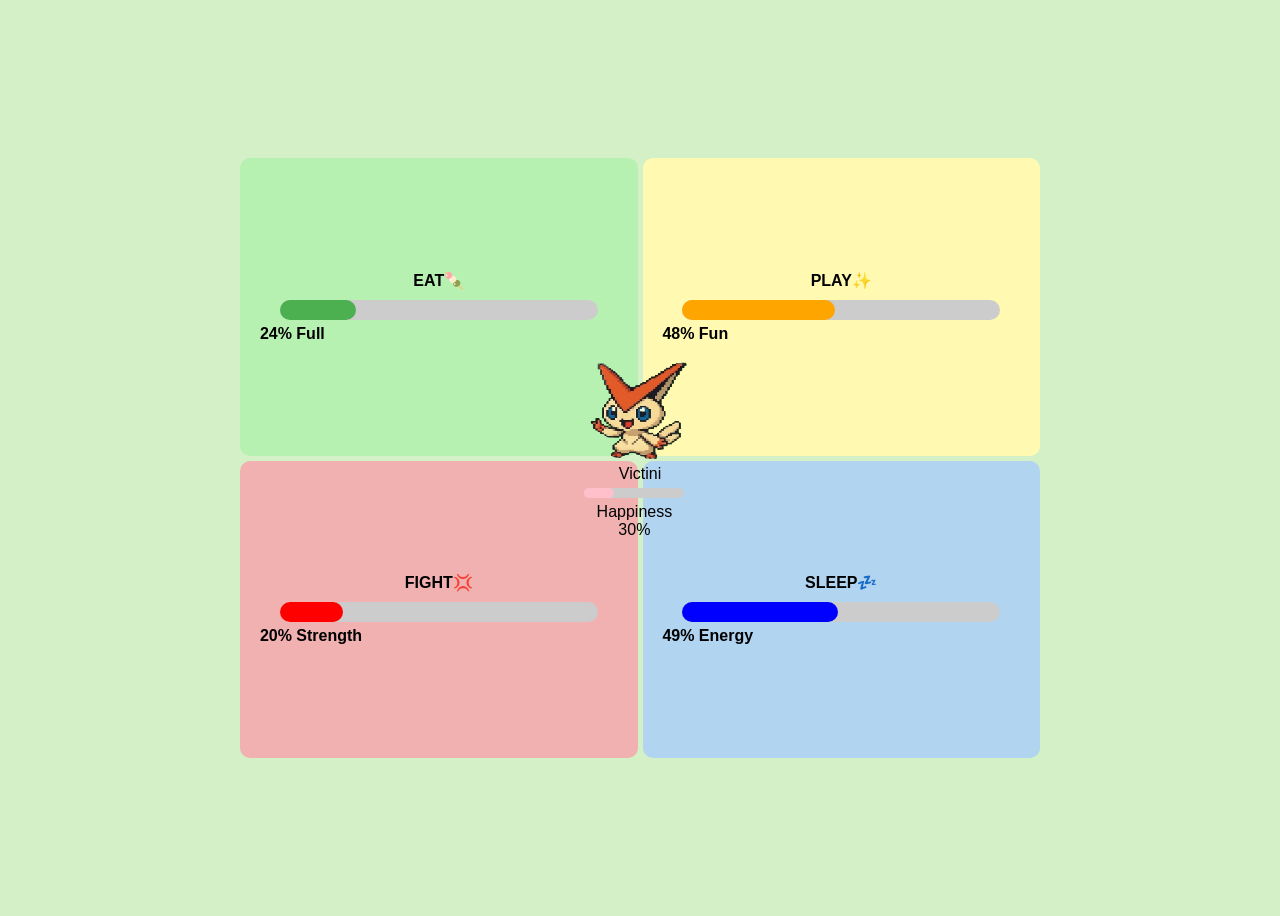
==== Ejercicio Tamagochi/tamagochi.html @ 07f4a700 "Commits varios" ====
<!DOCTYPE html>
<html lang="en">
<head>
    <meta charset="UTF-8">
    <meta name="viewport" content="width=device-width, initial-scale=1.0">
    <title>Document</title>
    <link rel="stylesheet" href="tamagochi.css">
</head>
<body>
    <div class="game-container">
    <div class="quadrant eat">
        EAT🍡
        <div class="progress-container">
        <div id="eatBar" class="progress-bar"></div>
        </div>
        <div class="stats">24% Full</div>
    </div>

    <div class="quadrant play">
        PLAY✨
        <div class="progress-container">
        <div id="playBar" class="progress-bar" style="background-color: orange;"></div>
        </div>
        <div class="stats">48% Fun</div>
    </div>

    <div class="quadrant fight">
        FIGHT💢
        <div class="progress-container">
        <div id="fightBar" class="progress-bar" style="background-color: red;"></div>
        </div>
        <div class="stats">20% Strength</div>
    </div>

    <div class="quadrant sleep">
        SLEEP💤
        <div class="progress-container">
        <div id="sleepBar" class="progress-bar" style="background-color: blue;"></div>
        </div>
        <div class="stats">49% Energy</div>
    </div>

    <div class="pet-container">
        <img src="victini.png" alt="Victini">
        <div>Victini</div>
        <div class="progress-container" style="width: 100px; height: 10px; margin-top:5px;">
        <div id="happinessBar" class="progress-bar" style="width: 30%; background-color: pink;"></div>
        </div>
        <div class="stats">Happiness 30%</div>
    </div>
    </div>
    <script src="tamagochi.js"></script>

</body>
</html>
---- Ejercicio Tamagochi/tamagochi.css ----
body {
        font-family: Arial, sans-serif;
        background-color: #d3f0c7;
        display: flex;
        justify-content: center;
        align-items: center;
        height: 100vh;
    }

    .game-container {
        width: 800px;
        height: 600px;
        display: grid;
        grid-template-columns: 1fr 1fr;
        grid-template-rows: 1fr 1fr;
        gap: 5px;
    }

    .quadrant {
        display: flex;
        flex-direction: column;
        justify-content: center;
        align-items: center;
        font-weight: bold;
        position: relative;
        border-radius: 10px;
    }

    .eat { background-color: #b6f1b1; }
    .play { background-color: #fff9b1; }
    .fight { background-color: #f1b1b1; }
    .sleep { background-color: #b1d4f1; }

    .progress-container {
        width: 80%;
        height: 20px;
        background-color: #ccc;
        border-radius: 10px;
        margin-top: 10px;
    }

    .progress-bar {
        height: 100%;
        background-color: #4caf50;
        border-radius: 10px;
        width: 50%;
    }

    .pet-container {
        position: absolute;
        top: 50%;
        left: 50%;
        transform: translate(-50%, -50%);
        text-align: center;
    }

    .pet-container img {
        width: 100px;
        height: 100px;
    }

    .stats {
        display: flex;
        justify-content: space-between;
        margin-top: 5px;
        width: 90%;
    }

    .stats div {
        font-size: 12px;
    }

    button {
        margin-top: 10px;
        padding: 5px 10px;
        font-weight: bold;
        border-radius: 5px;
        border: none;
        cursor: pointer;
    }
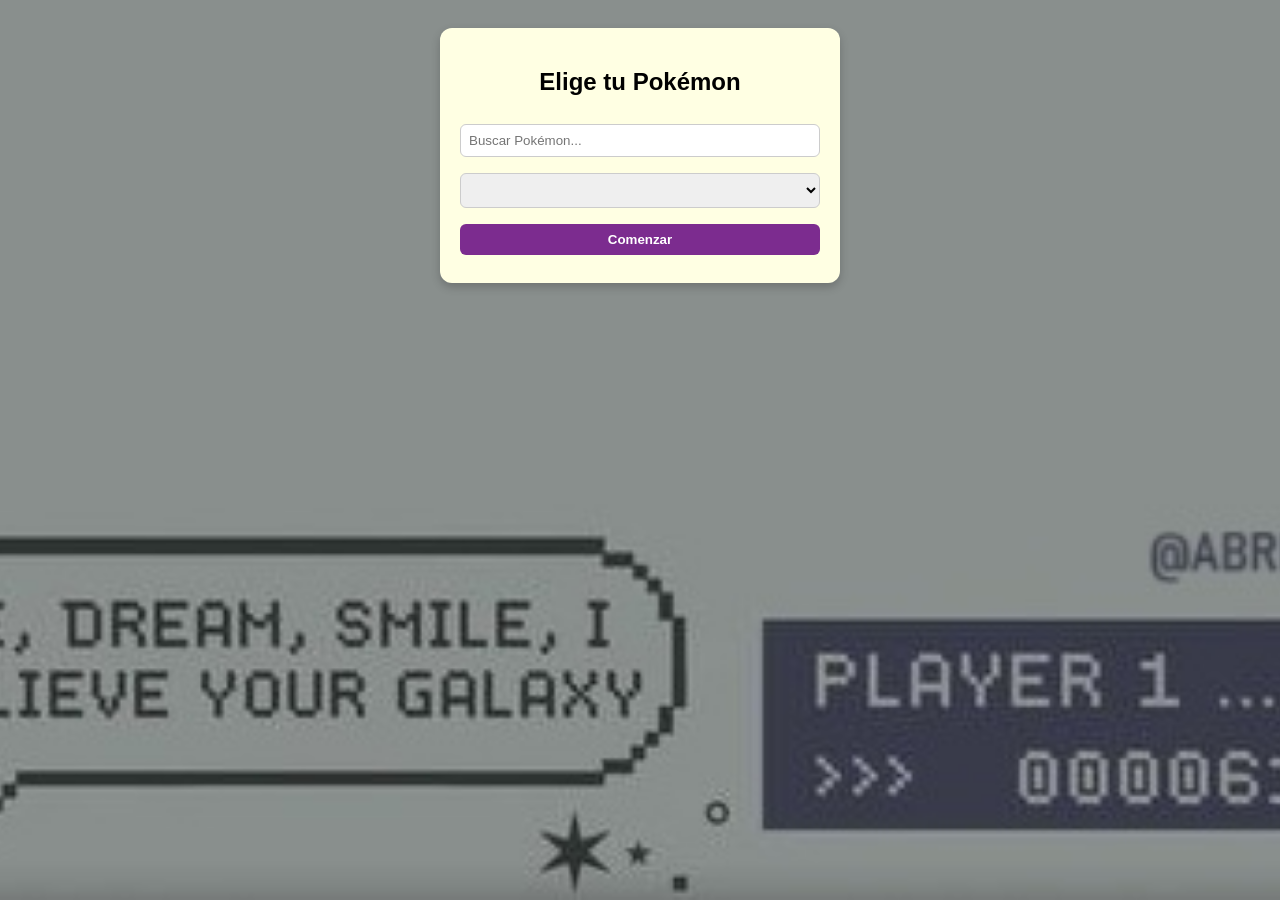
==== commit 38e85789: "Actualizaciones" ====
--- a/Ejercicio Tamagochi/tamagochi.html
+++ b/Ejercicio Tamagochi/tamagochi.html
@@ -1,55 +1,81 @@
 <!DOCTYPE html>
-<html lang="en">
+<html lang="es">
 <head>
-    <meta charset="UTF-8">
-    <meta name="viewport" content="width=device-width, initial-scale=1.0">
-    <title>Document</title>
-    <link rel="stylesheet" href="tamagochi.css">
+  <meta charset="UTF-8">
+  <meta name="viewport" content="width=device-width, initial-scale=1.0">
+  <title>Mini Tamagotchi Pokémon</title>
+  <link rel="stylesheet" href="tamagochi.css">
 </head>
 <body>
-    <div class="game-container">
+
+  <!-- Selector -->
+  <div class="selector-container" id="selectorContainer">
+    <h2>Elige tu Pokémon</h2>
+    <input type="text" id="pokemonSearch" placeholder="Buscar Pokémon...">
+    <select id="pokemonSelect" aria-label="Selecciona un Pokémon"></select>
+    <button id="startGame">Comenzar</button>
+  </div>
+
+  <!-- Juego -->
+  <div class="game-container" id="gameContainer">
     <div class="quadrant eat">
-        EAT🍡
-        <div class="progress-container">
+      <span>EAT 🍡</span>
+      <div class="progress-container">
         <div id="eatBar" class="progress-bar"></div>
-        </div>
-        <div class="stats">24% Full</div>
+      </div>
+      <div class="stats">24% Full</div>
+      <button class="comidas">Comida</button>
+
+      <!-- Contenedor de Bayas -->
+      <div class="berry-container" id="berryContainer">
+        <div class="berry-grid" id="berryGrid"></div>
+      </div>
     </div>
 
     <div class="quadrant play">
-        PLAY✨
-        <div class="progress-container">
-        <div id="playBar" class="progress-bar" style="background-color: orange;"></div>
+      <span>PLAY ✨</span>
+      <div class="progress-container">
+        <div id="playBar" class="progress-bar"></div>
+      </div>
+      <div class="stats">48% Fun</div>
+      <button class="game" id="startMiniGame">Juego</button>
+
+      <!-- Mini Juego de Pelota Pokémon -->
+      <div class="mini-game" id="miniGame" style="display:none;">
+        <div class="pokemon" id="pokemonCatch">
+          <img src="https://raw.githubusercontent.com/PokeAPI/sprites/master/sprites/pokemon/25.png" alt="Pikachu">
         </div>
-        <div class="stats">48% Fun</div>
+        <div class="ball" id="pokeBall"></div>
+        <div class="score" id="score">Puntaje: 0</div>
+      </div>
     </div>
 
     <div class="quadrant fight">
-        FIGHT💢
-        <div class="progress-container">
-        <div id="fightBar" class="progress-bar" style="background-color: red;"></div>
-        </div>
-        <div class="stats">20% Strength</div>
+      <span>FIGHT 💢</span>
+      <div class="progress-container">
+        <div id="fightBar" class="progress-bar"></div>
+      </div>
+      <div class="stats">20% Strength</div>
     </div>
 
     <div class="quadrant sleep">
-        SLEEP💤
-        <div class="progress-container">
-        <div id="sleepBar" class="progress-bar" style="background-color: blue;"></div>
-        </div>
-        <div class="stats">49% Energy</div>
+      <span>SLEEP 💤</span>
+      <div class="progress-container">
+        <div id="sleepBar" class="progress-bar"></div>
+      </div>
+      <div class="stats">49% Energy</div>
     </div>
 
-    <div class="pet-container">
-        <img src="victini.png" alt="Victini">
-        <div>Victini</div>
-        <div class="progress-container" style="width: 100px; height: 10px; margin-top:5px;">
-        <div id="happinessBar" class="progress-bar" style="width: 30%; background-color: pink;"></div>
-        </div>
-        <div class="stats">Happiness 30%</div>
+    <div class="pok-container">
+      <img id="pokemonImg" src="" alt="Imagen del Pokémon seleccionado">
+      <div id="pokemonName">Nombre</div>
+      <div class="progress-container life-container">
+        <div id="life" class="progress-bar"></div>
+      </div>
+      <div class="stats">🧬 Vida</div>
     </div>
-    </div>
-    <script src="tamagochi.js"></script>
+  </div>
 
+  <script src="tamagochi.js"></script>
 </body>
-</html>+</html>
--- a/Ejercicio Tamagochi/tamagochi.css
+++ b/Ejercicio Tamagochi/tamagochi.css
@@ -1,80 +1,192 @@
-    body {
-        font-family: Arial, sans-serif;
-        background-color: #d3f0c7;
-        display: flex;
-        justify-content: center;
-        align-items: center;
-        height: 100vh;
-    }
+/* Reset básico */
+* {
+  box-sizing: border-box;
+}
 
-    .game-container {
-        width: 800px;
-        height: 600px;
-        display: grid;
-        grid-template-columns: 1fr 1fr;
-        grid-template-rows: 1fr 1fr;
-        gap: 5px;
-    }
+body {
+  font-family: Arial, sans-serif;
+  padding: 20px;
+  background-image: url(fondo.jpg);
+  background-size: cover;
+  background-repeat: no-repeat;
+  background-position: center;
+  background-attachment: fixed;
+}
 
-    .quadrant {
-        display: flex;
-        flex-direction: column;
-        justify-content: center;
-        align-items: center;
-        font-weight: bold;
-        position: relative;
-        border-radius: 10px;
-    }
+/* Selector */
+.selector-container {
+  max-width: 400px;
+  margin: 0 auto;
+  background: #FFFFE3;
+  padding: 20px;
+  border-radius: 12px;
+  text-align: center;
+  box-shadow: 0 4px 10px rgba(0,0,0,0.2);
+}
 
-    .eat { background-color: #b6f1b1; }
-    .play { background-color: #fff9b1; }
-    .fight { background-color: #f1b1b1; }
-    .sleep { background-color: #b1d4f1; }
+.selector-container input,
+.selector-container select,
+.selector-container button {
+  width: 100%;
+  margin: 8px 0;
+  padding: 8px;
+  border-radius: 6px;
+  border: 1px solid #ccc;
+}
 
-    .progress-container {
-        width: 80%;
-        height: 20px;
-        background-color: #ccc;
-        border-radius: 10px;
-        margin-top: 10px;
-    }
+.selector-container button {
+  background-color: #7c2c8f;
+  border: none;
+  font-weight: bold;
+  cursor: pointer;
+  color: white;
+}
 
-    .progress-bar {
-        height: 100%;
-        background-color: #4caf50;
-        border-radius: 10px;
-        width: 50%;
-    }
+/* Juego */
+#gameContainer {
+  display: grid;
+  max-width: 800px;
+  margin: 20px auto;
+  grid-template-columns: repeat(auto-fit, minmax(150px, 1fr));
+  gap: 15px;
+  opacity: 0;
+  transition: opacity 0.5s ease;
+}
 
-    .pet-container {
-        position: absolute;
-        top: 50%;
-        left: 50%;
-        transform: translate(-50%, -50%);
-        text-align: center;
-    }
+#gameContainer.show {
+  opacity: 1;
+}
 
-    .pet-container img {
-        width: 100px;
-        height: 100px;
-    }
+.quadrant, .pok-container {
+  background: #fff;
+  padding: 15px;
+  border-radius: 12px;
+  text-align: center;
+  box-shadow: 0 4px 8px rgba(0,0,0,0.1);
+  display: flex;
+  flex-direction: column;
+  align-items: center;
+  justify-content: center;
+}
 
-    .stats {
-        display: flex;
-        justify-content: space-between;
-        margin-top: 5px;
-        width: 90%;
-    }
+.progress-container {
+  background: #eee;
+  width: 100%;
+  height: 12px;
+  border-radius: 6px;
+  margin: 8px 0;
+  overflow: hidden;
+}
 
-    .stats div {
-        font-size: 12px;
-    }
+.progress-bar {
+  height: 100%;
+  width: 0%;
+  border-radius: 6px;
+  transition: width 0.3s ease;
+}
 
-    button {
-        margin-top: 10px;
-        padding: 5px 10px;
-        font-weight: bold;
-        border-radius: 5px;
-        border: none;
-        cursor: pointer;
-    }+#life { width: 30%; background-color: pink; }
+#sleepBar { background-color: blue; }
+#fightBar { background-color: red; }
+#playBar { background-color: orange; }
+#eatBar { background-color: green; }
+
+.pok-container img {
+  display: block;
+  margin: 0 auto 10px auto;
+  width: 150px;
+  height: 150px;
+  object-fit: contain;
+}
+
+/* Ocultar todo lo que no sea selector al inicio */
+body > *:not(.selector-container) {
+  display: none;
+}
+
+/* Contenedor de bayas centrado verticalmente */
+.berry-container {
+  position: fixed;
+  top: 0;
+  left: 0;
+  width: 100%;
+  height: 100%;
+  background: rgba(0,0,0,0.7);
+  display: none;
+  justify-content: center; /* horizontal */
+  align-items: flex-start; /* empezamos desde arriba, pero con margen */
+  overflow-y: auto;
+  padding: 60px 20px; /* margen superior para separarlo de la parte superior */
+  z-index: 1000;
+}
+
+/* Grid centrado horizontalmente y con espacio desde arriba */
+.berry-grid {
+  display: grid;
+  grid-template-columns: repeat(auto-fit, minmax(120px, 1fr));
+  gap: 15px;
+  max-width: 900px;
+  width: 100%;
+  justify-items: center; /* centra tarjetas horizontalmente */
+  align-items: start;
+}
+
+/* Tarjetas de bayas estilo “tarjetitas” */
+.berry-card {
+  background: #ffffff; /* fondo blanco */
+  border-radius: 12px;
+  padding: 10px;
+  text-align: center;
+  cursor: pointer;
+  box-shadow: 0 4px 8px rgba(0,0,0,0.2);
+  transition: transform 0.2s ease, box-shadow 0.2s ease;
+  width: 120px;  /* coincide con min-width de la grilla */
+  height: 140px; /* altura fija */
+  display: flex;
+  flex-direction: column;
+  align-items: center;
+  justify-content: center;
+}
+
+.berry-card:hover {
+  transform: translateY(-5px) scale(1.05); /* efecto flotante al pasar ratón */
+  box-shadow: 0 6px 12px rgba(0,0,0,0.3);
+}
+
+.berry-card img {
+  width: 60px;
+  height: 60px;
+  object-fit: contain;
+  margin-bottom: 5px;
+}
+
+.berry-card div {
+  font-size: 0.85rem;
+  text-align: center;
+  word-break: break-word;
+}
+
+.mini-game {
+  position: relative;
+  width: 400px;
+  height: 300px;
+  background: #def;
+  border: 2px solid #333;
+  margin: 20px auto;
+  border-radius: 12px;
+  overflow: hidden;
+}
+
+.pokemon {
+  position: absolute;
+  width: 60px;
+  height: 60px;
+  top: 100px;
+  left: 170px;
+}
+
+.pokemon img {
+  width: 100%;
+  height: 100%;
+}
+
